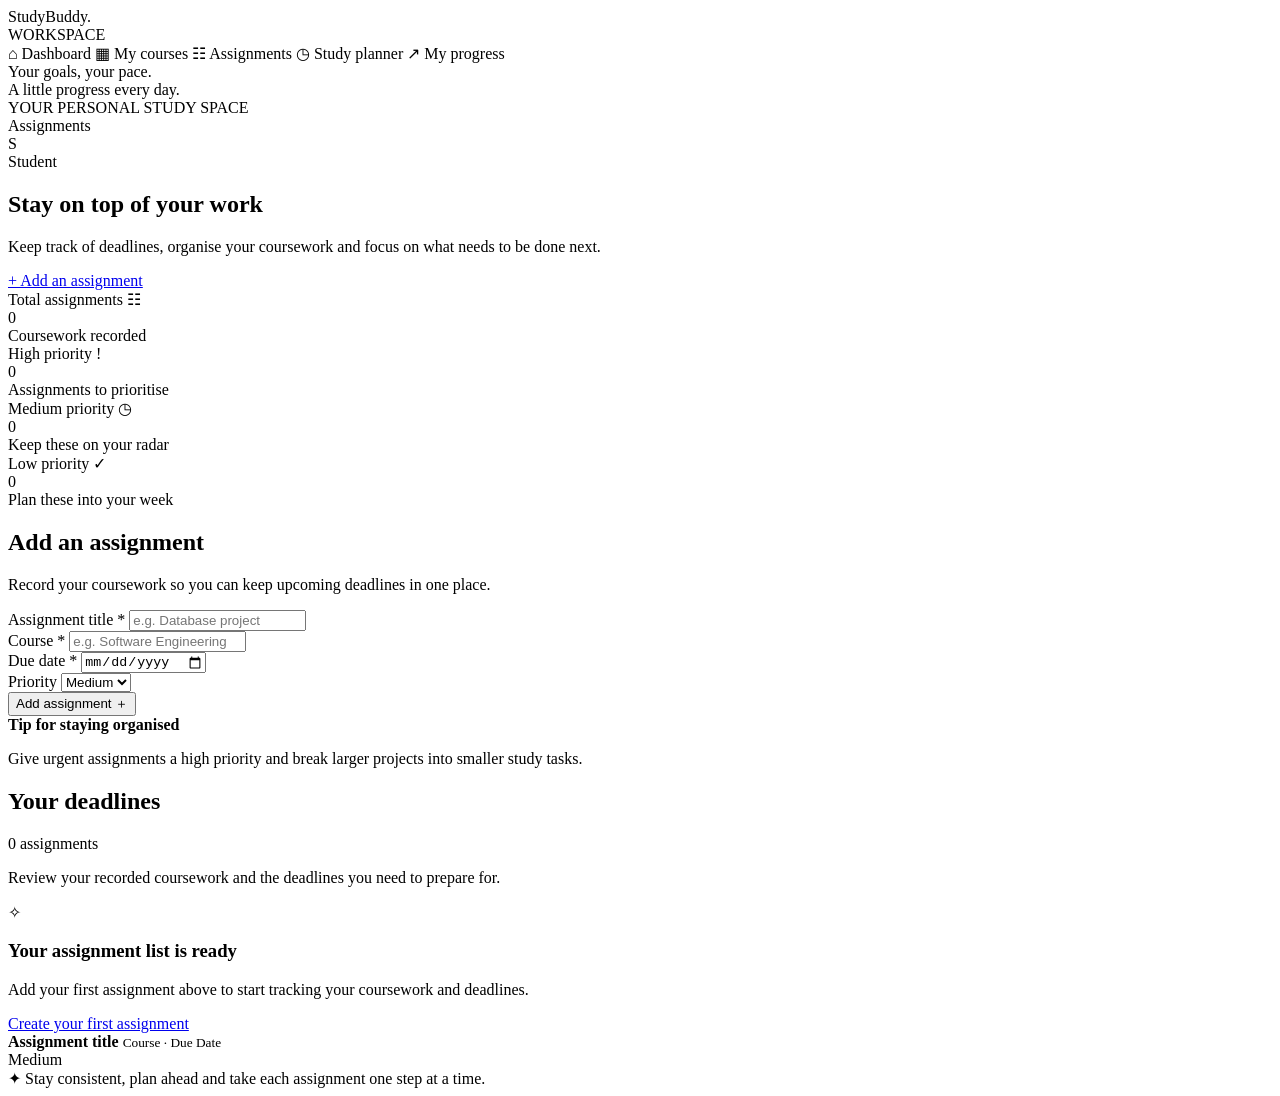
==== src/main/resources/templates/assignments.html @ 1d95d151 "Initial StudyBuddy project" ====
<!DOCTYPE html>
<html lang="en" xmlns:th="http://www.thymeleaf.org">
<head>
    <meta charset="UTF-8">
    <meta name="viewport" content="width=device-width, initial-scale=1">
    <title>Assignments | StudyBuddy</title>
    <link rel="stylesheet" th:href="@{/css/style.css}">
</head>
<body>
<div class="app-layout">

    <!-- Sidebar -->
    <aside class="sidebar">
        <a class="brand" th:href="@{/dashboard}">
            StudyBuddy<span>.</span>
        </a>

        <div class="nav-label">WORKSPACE</div>

        <nav>
            <a class="nav-link" th:href="@{/dashboard}">
                <span class="nav-icon">⌂</span>
                Dashboard
            </a>

            <a class="nav-link" th:href="@{/courses}">
                <span class="nav-icon">▦</span>
                My courses
            </a>

            <a class="nav-link active" th:href="@{/assignments}">
                <span class="nav-icon">☷</span>
                Assignments
            </a>

            <a class="nav-link" th:href="@{/planner}">
                <span class="nav-icon">◷</span>
                Study planner
            </a>

            <a class="nav-link" th:href="@{/progress}">
                <span class="nav-icon">↗</span>
                My progress
            </a>
        </nav>

        <div class="sidebar-bottom">
            Your goals, your pace.<br>
            A little progress every day.
        </div>
    </aside>

    <!-- Main area -->
    <div class="main-area">

        <header class="topbar">
            <div>
                <div class="page-label">YOUR PERSONAL STUDY SPACE</div>
                <div class="topbar-title">Assignments</div>
            </div>

            <div class="profile-chip">
                <div class="avatar">S</div>
                <span>Student</span>
            </div>
        </header>

        <main class="page-content">

            <!-- Welcome section -->
            <section class="welcome-row">
                <div>
                    <h1>Stay on top of your work <span> </span></h1>
                    <p class="muted">
                        Keep track of deadlines, organise your coursework
                        and focus on what needs to be done next.
                    </p>
                </div>

                <a class="button" href="#add-assignment">
                    + Add an assignment
                </a>
            </section>

            <!-- Assignment summary -->
            <section class="stats-grid">

                <article class="stat-card">
                    <div class="stat-top">
                        <span>Total assignments</span>
                        <span class="stat-icon">☷</span>
                    </div>
                    <div class="stat-number"
                         th:text="${assignments == null ? 0 : #lists.size(assignments)}">
                        0
                    </div>
                    <div class="stat-note">Coursework recorded</div>
                </article>

                <article class="stat-card">
                    <div class="stat-top">
                        <span>High priority</span>
                        <span class="stat-icon">!</span>
                    </div>
                    <div class="stat-number"
                         th:text="${assignments == null ? 0 : #lists.size(assignments.?[priority == 'High'])}">
                        0
                    </div>
                    <div class="stat-note">Assignments to prioritise</div>
                </article>

                <article class="stat-card">
                    <div class="stat-top">
                        <span>Medium priority</span>
                        <span class="stat-icon">◷</span>
                    </div>
                    <div class="stat-number"
                         th:text="${assignments == null ? 0 : #lists.size(assignments.?[priority == 'Medium'])}">
                        0
                    </div>
                    <div class="stat-note">Keep these on your radar</div>
                </article>

                <article class="stat-card">
                    <div class="stat-top">
                        <span>Low priority</span>
                        <span class="stat-icon">✓</span>
                    </div>
                    <div class="stat-number"
                         th:text="${assignments == null ? 0 : #lists.size(assignments.?[priority == 'Low'])}">
                        0
                    </div>
                    <div class="stat-note">Plan these into your week</div>
                </article>

            </section>

            <!-- Assignment form -->
            <section class="panel" id="add-assignment">

                <div class="panel-heading">
                    <h2>Add an assignment</h2>
                </div>

                <p class="muted">
                    Record your coursework so you can keep upcoming
                    deadlines in one place.
                </p>

                <form th:action="@{/assignments/add}"
                      method="post"
                      class="course-form">

                    <div class="form-grid">

                        <div class="form-group">
                            <label for="title">Assignment title *</label>
                            <input id="title"
                                   name="title"
                                   type="text"
                                   placeholder="e.g. Database project"
                                   required>
                        </div>

                        <div class="form-group">
                            <label for="course">Course *</label>
                            <input id="course"
                                   name="course"
                                   type="text"
                                   placeholder="e.g. Software Engineering"
                                   required>
                        </div>

                        <div class="form-group">
                            <label for="dueDate">Due date *</label>
                            <input id="dueDate"
                                   name="dueDate"
                                   type="date"
                                   required>
                        </div>

                        <div class="form-group">
                            <label for="priority">Priority</label>
                            <select id="priority" name="priority">
                                <option value="Medium">Medium</option>
                                <option value="High">High</option>
                                <option value="Low">Low</option>
                            </select>
                        </div>

                    </div>

                    <button type="submit" class="button">
                        Add assignment ＋
                    </button>
                </form>

                <div class="notice">
                    <strong>Tip for staying organised</strong>
                    <p>
                        Give urgent assignments a high priority and
                        break larger projects into smaller study tasks.
                    </p>
                </div>

            </section>

            <!-- Assignment list -->
            <section class="panel">

                <div class="panel-heading">
                    <h2>Your deadlines</h2>
                    <span class="count"
                          th:text="${assignments == null ? '0 assignments' : #lists.size(assignments) + ' assignments'}">
                        0 assignments
                    </span>
                </div>

                <p class="muted">
                    Review your recorded coursework and the deadlines
                    you need to prepare for.
                </p>

                <!-- Empty state -->
                <div class="empty-state"
                     th:if="${assignments == null or #lists.isEmpty(assignments)}">

                    <div class="empty-icon">✧</div>

                    <h3>Your assignment list is ready</h3>

                    <p>
                        Add your first assignment above to start
                        tracking your coursework and deadlines.
                    </p>

                    <a class="button button-secondary"
                       href="#add-assignment">
                        Create your first assignment
                    </a>
                </div>

                <!-- Existing assignments -->
                <div class="task-list"
                     th:if="${assignments != null and !#lists.isEmpty(assignments)}">

                    <article class="task-row"
                             th:each="assignment : ${assignments}">

                        <div class="task-info">
                            <strong th:text="${assignment.title}">
                                Assignment title
                            </strong>

                            <small>
                                <span th:text="${assignment.course}">
                                    Course
                                </span>
                                <span> · Due </span>
                                <span th:text="${assignment.dueDate}">
                                    Date
                                </span>
                            </small>
                        </div>

                        <span class="priority"
                              th:classappend="${assignment.priority != null ? #strings.toLowerCase(assignment.priority) : 'medium'}"
                              th:text="${assignment.priority != null ? assignment.priority : 'Medium'}">
                            Medium
                        </span>

                    </article>

                </div>

                <div class="progress-note">
                    <span class="progress-sparkle">✦</span>
                    <span>
                        Stay consistent, plan ahead and take each
                        assignment one step at a time.
                    </span>
                </div>

            </section>

        </main>
    </div>
</div>
</body>
</html>
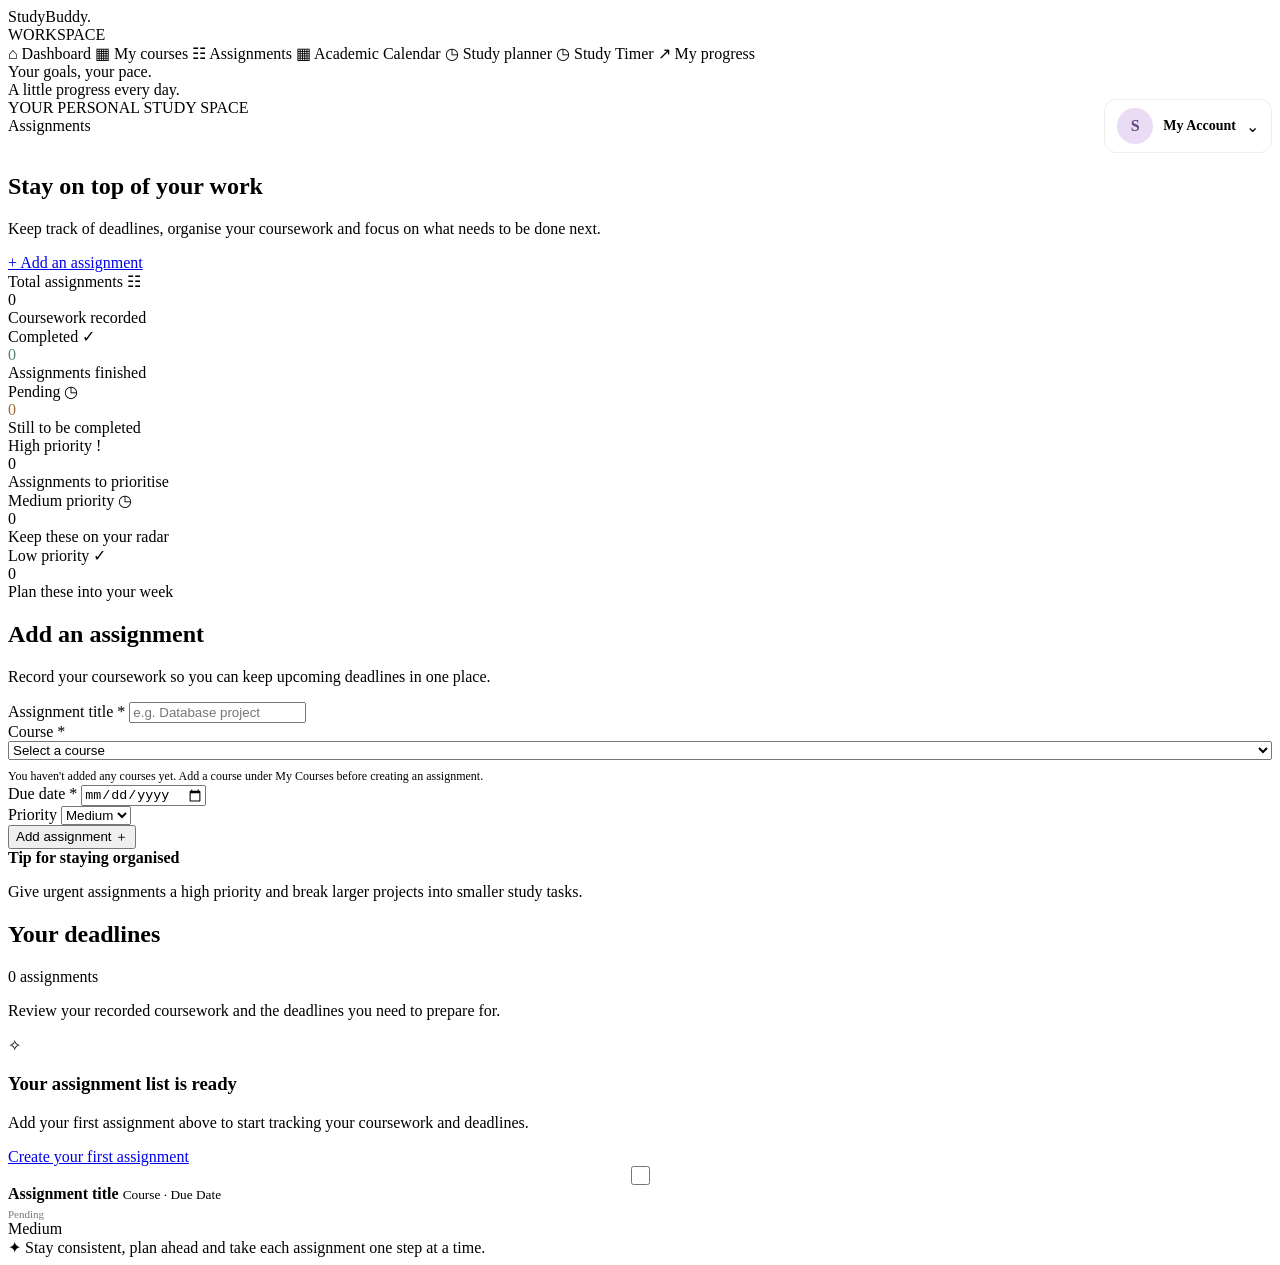
==== commit f54093d1: "Update StudyBuddy with calendar and account features" ====
--- a/src/main/resources/templates/assignments.html
+++ b/src/main/resources/templates/assignments.html
@@ -1,15 +1,170 @@
+
 <!DOCTYPE html>
-<html lang="en" xmlns:th="http://www.thymeleaf.org">
+<html lang="en"
+      xmlns:th="http://www.thymeleaf.org"
+      xmlns:sec="http://www.thymeleaf.org/extras/spring-security">
+
 <head>
     <meta charset="UTF-8">
     <meta name="viewport" content="width=device-width, initial-scale=1">
     <title>Assignments | StudyBuddy</title>
+    <link rel="preconnect" href="https://fonts.googleapis.com">
+    <link rel="preconnect" href="https://fonts.gstatic.com" crossorigin>
+    <link rel="stylesheet" href="https://fonts.googleapis.com/css2?family=DM+Sans:wght@400;500;600;700&family=Plus+Jakarta+Sans:wght@400;500;600;700;800&display=swap">
     <link rel="stylesheet" th:href="@{/css/style.css}">
+
+    <style>
+        .topbar {
+            display: flex;
+            justify-content: space-between;
+            align-items: flex-start;
+            gap: 20px;
+        }
+
+        .profile-menu {
+            position: relative;
+            margin-left: auto;
+        }
+
+        .profile-trigger {
+            display: flex;
+            align-items: center;
+            gap: 10px;
+            padding: 8px 12px;
+            border: 1px solid #eee;
+            border-radius: 12px;
+            background: white;
+            cursor: pointer;
+            list-style: none;
+        }
+
+        .profile-trigger::-webkit-details-marker {
+            display: none;
+        }
+
+        .profile-avatar {
+            width: 36px;
+            height: 36px;
+            display: flex;
+            align-items: center;
+            justify-content: center;
+            border-radius: 50%;
+            background: #eadcf5;
+            color: #65447c;
+            font-weight: 700;
+        }
+
+        .profile-name {
+            font-size: 14px;
+            font-weight: 600;
+        }
+
+        .profile-dropdown {
+            position: absolute;
+            top: calc(100% + 10px);
+            right: 0;
+            z-index: 100;
+            width: 220px;
+            padding: 14px;
+            background: white;
+            border: 1px solid #eee;
+            border-radius: 12px;
+            box-shadow: 0 8px 24px rgba(0, 0, 0, 0.10);
+        }
+
+        .profile-email {
+            display: block;
+            margin-bottom: 12px;
+            font-size: 12px;
+            color: #777;
+            overflow-wrap: anywhere;
+        }
+
+        .profile-dropdown button {
+            width: 100%;
+            padding: 9px 12px;
+            border: none;
+            border-radius: 8px;
+            background: #f8edf3;
+            color: #70465f;
+            text-align: left;
+            cursor: pointer;
+        }
+
+        .profile-dropdown button:hover {
+            background: #f0dce8;
+        }
+
+        .course-select {
+            width: 100%;
+        }
+
+        .course-help {
+            display: block;
+            margin-top: 7px;
+            font-size: 12px;
+            line-height: 1.5;
+        }
+
+        .completion-form {
+            display: flex;
+            align-items: center;
+            justify-content: center;
+            margin: 0;
+        }
+
+        .completion-checkbox {
+            width: 19px;
+            height: 19px;
+            margin: 0;
+            accent-color: #76558f;
+            cursor: pointer;
+        }
+
+        .task-row.completed .task-info strong {
+            color: #888;
+            text-decoration: line-through;
+            text-decoration-thickness: 1px;
+        }
+
+        .task-row.completed {
+            opacity: 0.78;
+        }
+
+        .completion-status {
+            display: block;
+            margin-top: 5px;
+            color: #777;
+            font-size: 11px;
+        }
+
+        .task-row.completed .completion-status {
+            color: #56836b;
+        }
+
+        .completed-stat {
+            color: #56836b;
+        }
+
+        .pending-stat {
+            color: #a16d38;
+        }
+
+        @media (max-width: 600px) {
+            .topbar {
+                flex-wrap: wrap;
+            }
+
+            .profile-menu {
+                margin-left: 0;
+            }
+        }
+    </style>
 </head>
+
 <body>
 <div class="app-layout">
 
-    <!-- Sidebar -->
     <aside class="sidebar">
         <a class="brand" th:href="@{/dashboard}">
             StudyBuddy<span>.</span>
@@ -33,9 +188,19 @@
                 Assignments
             </a>
 
+            <a class="nav-link" th:href="@{/calendar}">
+                <span class="nav-icon">▦</span>
+                Academic Calendar
+            </a>
+
             <a class="nav-link" th:href="@{/planner}">
                 <span class="nav-icon">◷</span>
                 Study planner
+            </a>
+
+            <a class="nav-link" th:href="@{/timer}">
+                <span class="nav-icon">◷</span>
+                Study Timer
             </a>
 
             <a class="nav-link" th:href="@{/progress}">
@@ -50,7 +215,6 @@
         </div>
     </aside>
 
-    <!-- Main area -->
     <div class="main-area">
 
         <header class="topbar">
@@ -59,18 +223,42 @@
                 <div class="topbar-title">Assignments</div>
             </div>
 
-            <div class="profile-chip">
-                <div class="avatar">S</div>
-                <span>Student</span>
-            </div>
+            <details class="profile-menu">
+
+                <summary class="profile-trigger">
+                    <div class="profile-avatar"
+                         th:text="${#strings.substring(#authentication.name, 0, 1).toUpperCase()}">
+                        S
+                    </div>
+
+                    <span class="profile-name">My Account</span>
+                    <span class="dropdown-arrow">⌄</span>
+                </summary>
+
+                <div class="profile-dropdown">
+
+                    <span class="profile-email"
+                          sec:authentication="name">
+                        student@email.com
+                    </span>
+
+                    <form th:action="@{/logout}" method="post">
+                        <input type="hidden"
+                               th:name="${_csrf.parameterName}"
+                               th:value="${_csrf.token}">
+
+                        <button type="submit">Log out</button>
+                    </form>
+
+                </div>
+            </details>
         </header>
 
         <main class="page-content">
 
-            <!-- Welcome section -->
             <section class="welcome-row">
                 <div>
-                    <h1>Stay on top of your work <span> </span></h1>
+                    <h1>Stay on top of your work</h1>
                     <p class="muted">
                         Keep track of deadlines, organise your coursework
                         and focus on what needs to be done next.
@@ -82,7 +270,6 @@
                 </a>
             </section>
 
-            <!-- Assignment summary -->
             <section class="stats-grid">
 
                 <article class="stat-card">
@@ -99,6 +286,30 @@
 
                 <article class="stat-card">
                     <div class="stat-top">
+                        <span>Completed</span>
+                        <span class="stat-icon">✓</span>
+                    </div>
+                    <div class="stat-number completed-stat"
+                         th:text="${assignments == null ? 0 : #lists.size(assignments.?[completed == true])}">
+                        0
+                    </div>
+                    <div class="stat-note">Assignments finished</div>
+                </article>
+
+                <article class="stat-card">
+                    <div class="stat-top">
+                        <span>Pending</span>
+                        <span class="stat-icon">◷</span>
+                    </div>
+                    <div class="stat-number pending-stat"
+                         th:text="${assignments == null ? 0 : #lists.size(assignments.?[completed == false])}">
+                        0
+                    </div>
+                    <div class="stat-note">Still to be completed</div>
+                </article>
+
+                <article class="stat-card">
+                    <div class="stat-top">
                         <span>High priority</span>
                         <span class="stat-icon">!</span>
                     </div>
@@ -135,7 +346,6 @@
 
             </section>
 
-            <!-- Assignment form -->
             <section class="panel" id="add-assignment">
 
                 <div class="panel-heading">
@@ -150,6 +360,10 @@
                 <form th:action="@{/assignments/add}"
                       method="post"
                       class="course-form">
+
+                    <input type="hidden"
+                           th:name="${_csrf.parameterName}"
+                           th:value="${_csrf.token}">
 
                     <div class="form-grid">
 
@@ -164,11 +378,32 @@
 
                         <div class="form-group">
                             <label for="course">Course *</label>
-                            <input id="course"
-                                   name="course"
-                                   type="text"
-                                   placeholder="e.g. Software Engineering"
-                                   required>
+
+                            <select id="course"
+                                    name="course"
+                                    class="course-select"
+                                    required>
+
+                                <option value=""
+                                        disabled
+                                        selected>
+                                    Select a course
+                                </option>
+
+                                <option th:each="course : ${courses}"
+                                        th:value="${course.name}"
+                                        th:text="${course.name}">
+                                    Course name
+                                </option>
+
+                            </select>
+
+                            <small th:if="${courses == null or #lists.isEmpty(courses)}"
+                                   class="muted course-help">
+                                You haven't added any courses yet.
+                                <a th:href="@{/courses}">Add a course under My Courses</a>
+                                before creating an assignment.
+                            </small>
                         </div>
 
                         <div class="form-group">
@@ -190,7 +425,9 @@
 
                     </div>
 
-                    <button type="submit" class="button">
+                    <button type="submit"
+                            class="button"
+                            th:disabled="${courses == null or #lists.isEmpty(courses)}">
                         Add assignment ＋
                     </button>
                 </form>
@@ -205,7 +442,6 @@
 
             </section>
 
-            <!-- Assignment list -->
             <section class="panel">
 
                 <div class="panel-heading">
@@ -221,7 +457,6 @@
                     you need to prepare for.
                 </p>
 
-                <!-- Empty state -->
                 <div class="empty-state"
                      th:if="${assignments == null or #lists.isEmpty(assignments)}">
 
@@ -240,12 +475,35 @@
                     </a>
                 </div>
 
-                <!-- Existing assignments -->
                 <div class="task-list"
                      th:if="${assignments != null and !#lists.isEmpty(assignments)}">
 
                     <article class="task-row"
-                             th:each="assignment : ${assignments}">
+                             th:each="assignment : ${assignments}"
+                             th:classappend="${assignment.completed} ? 'completed' : ''">
+
+                        <form th:action="@{/assignments/toggle}"
+                              method="post"
+                              class="completion-form">
+
+                            <input type="hidden"
+                                   th:name="${_csrf.parameterName}"
+                                   th:value="${_csrf.token}">
+
+                            <input type="hidden"
+                                   name="id"
+                                   th:value="${assignment.id}">
+
+                            <input type="hidden"
+                                   name="completed"
+                                   th:value="${!assignment.completed}">
+
+                            <input type="checkbox"
+                                   class="completion-checkbox"
+                                   th:checked="${assignment.completed}"
+                                   th:aria-label="${assignment.completed ? 'Mark ' + assignment.title + ' as pending' : 'Mark ' + assignment.title + ' as completed'}"
+                                   onchange="this.form.submit()">
+                        </form>
 
                         <div class="task-info">
                             <strong th:text="${assignment.title}">
@@ -261,11 +519,19 @@
                                     Date
                                 </span>
                             </small>
+
+                            <span class="completion-status"
+                                  th:text="${assignment.completed ? 'Completed' : 'Pending'}">
+                                Pending
+                            </span>
                         </div>
 
                         <span class="priority"
-                              th:classappend="${assignment.priority != null ? #strings.toLowerCase(assignment.priority) : 'medium'}"
-                              th:text="${assignment.priority != null ? assignment.priority : 'Medium'}">
+                              th:classappend="${assignment.priority != null
+                              ? #strings.toLowerCase(assignment.priority)
+                              : 'medium'}"
+                              th:text="${assignment.priority != null
+                              ? assignment.priority : 'Medium'}">
                             Medium
                         </span>
 
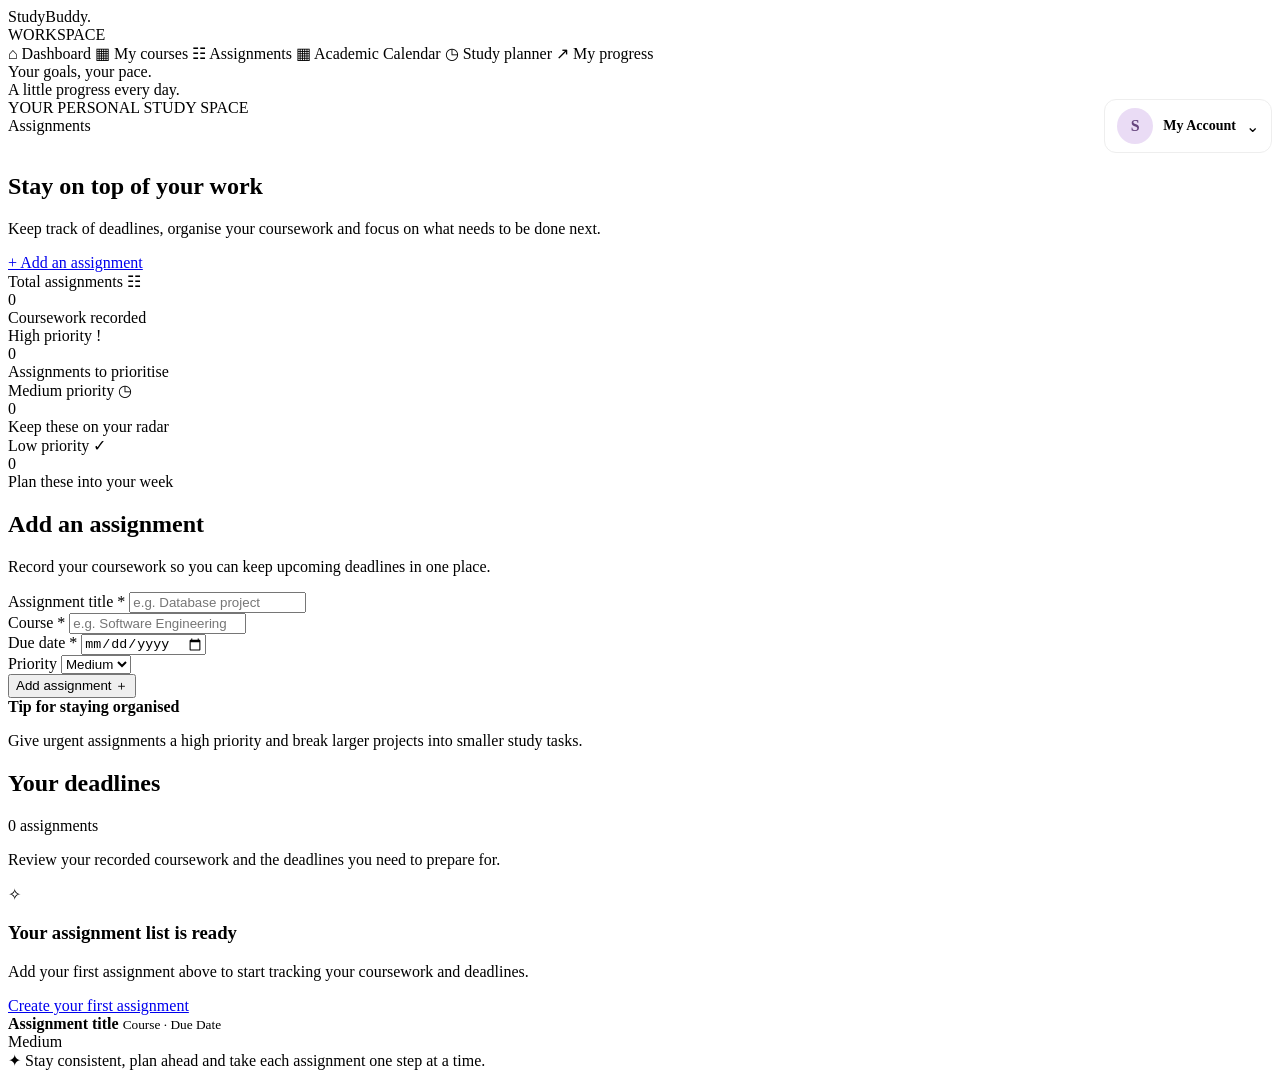
==== commit 88f712e1: "Update StudyBuddy with calendar and account features" ====
--- a/src/main/resources/templates/assignments.html
+++ b/src/main/resources/templates/assignments.html
@@ -1,4 +1,3 @@
-
 <!DOCTYPE html>
 <html lang="en"
       xmlns:th="http://www.thymeleaf.org"
@@ -8,9 +7,6 @@
     <meta charset="UTF-8">
     <meta name="viewport" content="width=device-width, initial-scale=1">
     <title>Assignments | StudyBuddy</title>
-    <link rel="preconnect" href="https://fonts.googleapis.com">
-    <link rel="preconnect" href="https://fonts.gstatic.com" crossorigin>
-    <link rel="stylesheet" href="https://fonts.googleapis.com/css2?family=DM+Sans:wght@400;500;600;700&family=Plus+Jakarta+Sans:wght@400;500;600;700;800&display=swap">
     <link rel="stylesheet" th:href="@{/css/style.css}">
 
     <style>
@@ -95,61 +91,6 @@
             background: #f0dce8;
         }
 
-        .course-select {
-            width: 100%;
-        }
-
-        .course-help {
-            display: block;
-            margin-top: 7px;
-            font-size: 12px;
-            line-height: 1.5;
-        }
-
-        .completion-form {
-            display: flex;
-            align-items: center;
-            justify-content: center;
-            margin: 0;
-        }
-
-        .completion-checkbox {
-            width: 19px;
-            height: 19px;
-            margin: 0;
-            accent-color: #76558f;
-            cursor: pointer;
-        }
-
-        .task-row.completed .task-info strong {
-            color: #888;
-            text-decoration: line-through;
-            text-decoration-thickness: 1px;
-        }
-
-        .task-row.completed {
-            opacity: 0.78;
-        }
-
-        .completion-status {
-            display: block;
-            margin-top: 5px;
-            color: #777;
-            font-size: 11px;
-        }
-
-        .task-row.completed .completion-status {
-            color: #56836b;
-        }
-
-        .completed-stat {
-            color: #56836b;
-        }
-
-        .pending-stat {
-            color: #a16d38;
-        }
-
         @media (max-width: 600px) {
             .topbar {
                 flex-wrap: wrap;
@@ -165,6 +106,7 @@
 <body>
 <div class="app-layout">
 
+    <!-- Sidebar -->
     <aside class="sidebar">
         <a class="brand" th:href="@{/dashboard}">
             StudyBuddy<span>.</span>
@@ -196,11 +138,6 @@
             <a class="nav-link" th:href="@{/planner}">
                 <span class="nav-icon">◷</span>
                 Study planner
-            </a>
-
-            <a class="nav-link" th:href="@{/timer}">
-                <span class="nav-icon">◷</span>
-                Study Timer
             </a>
 
             <a class="nav-link" th:href="@{/progress}">
@@ -215,6 +152,7 @@
         </div>
     </aside>
 
+    <!-- Main area -->
     <div class="main-area">
 
         <header class="topbar">
@@ -223,6 +161,7 @@
                 <div class="topbar-title">Assignments</div>
             </div>
 
+            <!-- Account dropdown -->
             <details class="profile-menu">
 
                 <summary class="profile-trigger">
@@ -256,6 +195,7 @@
 
         <main class="page-content">
 
+            <!-- Welcome section -->
             <section class="welcome-row">
                 <div>
                     <h1>Stay on top of your work</h1>
@@ -270,6 +210,7 @@
                 </a>
             </section>
 
+            <!-- Assignment summary -->
             <section class="stats-grid">
 
                 <article class="stat-card">
@@ -286,30 +227,6 @@
 
                 <article class="stat-card">
                     <div class="stat-top">
-                        <span>Completed</span>
-                        <span class="stat-icon">✓</span>
-                    </div>
-                    <div class="stat-number completed-stat"
-                         th:text="${assignments == null ? 0 : #lists.size(assignments.?[completed == true])}">
-                        0
-                    </div>
-                    <div class="stat-note">Assignments finished</div>
-                </article>
-
-                <article class="stat-card">
-                    <div class="stat-top">
-                        <span>Pending</span>
-                        <span class="stat-icon">◷</span>
-                    </div>
-                    <div class="stat-number pending-stat"
-                         th:text="${assignments == null ? 0 : #lists.size(assignments.?[completed == false])}">
-                        0
-                    </div>
-                    <div class="stat-note">Still to be completed</div>
-                </article>
-
-                <article class="stat-card">
-                    <div class="stat-top">
                         <span>High priority</span>
                         <span class="stat-icon">!</span>
                     </div>
@@ -346,6 +263,7 @@
 
             </section>
 
+            <!-- Assignment form -->
             <section class="panel" id="add-assignment">
 
                 <div class="panel-heading">
@@ -360,10 +278,6 @@
                 <form th:action="@{/assignments/add}"
                       method="post"
                       class="course-form">
-
-                    <input type="hidden"
-                           th:name="${_csrf.parameterName}"
-                           th:value="${_csrf.token}">
 
                     <div class="form-grid">
 
@@ -378,32 +292,11 @@
 
                         <div class="form-group">
                             <label for="course">Course *</label>
-
-                            <select id="course"
-                                    name="course"
-                                    class="course-select"
-                                    required>
-
-                                <option value=""
-                                        disabled
-                                        selected>
-                                    Select a course
-                                </option>
-
-                                <option th:each="course : ${courses}"
-                                        th:value="${course.name}"
-                                        th:text="${course.name}">
-                                    Course name
-                                </option>
-
-                            </select>
-
-                            <small th:if="${courses == null or #lists.isEmpty(courses)}"
-                                   class="muted course-help">
-                                You haven't added any courses yet.
-                                <a th:href="@{/courses}">Add a course under My Courses</a>
-                                before creating an assignment.
-                            </small>
+                            <input id="course"
+                                   name="course"
+                                   type="text"
+                                   placeholder="e.g. Software Engineering"
+                                   required>
                         </div>
 
                         <div class="form-group">
@@ -425,9 +318,7 @@
 
                     </div>
 
-                    <button type="submit"
-                            class="button"
-                            th:disabled="${courses == null or #lists.isEmpty(courses)}">
+                    <button type="submit" class="button">
                         Add assignment ＋
                     </button>
                 </form>
@@ -442,6 +333,7 @@
 
             </section>
 
+            <!-- Assignment list -->
             <section class="panel">
 
                 <div class="panel-heading">
@@ -457,6 +349,7 @@
                     you need to prepare for.
                 </p>
 
+                <!-- Empty state -->
                 <div class="empty-state"
                      th:if="${assignments == null or #lists.isEmpty(assignments)}">
 
@@ -475,35 +368,12 @@
                     </a>
                 </div>
 
+                <!-- Existing assignments -->
                 <div class="task-list"
                      th:if="${assignments != null and !#lists.isEmpty(assignments)}">
 
                     <article class="task-row"
-                             th:each="assignment : ${assignments}"
-                             th:classappend="${assignment.completed} ? 'completed' : ''">
-
-                        <form th:action="@{/assignments/toggle}"
-                              method="post"
-                              class="completion-form">
-
-                            <input type="hidden"
-                                   th:name="${_csrf.parameterName}"
-                                   th:value="${_csrf.token}">
-
-                            <input type="hidden"
-                                   name="id"
-                                   th:value="${assignment.id}">
-
-                            <input type="hidden"
-                                   name="completed"
-                                   th:value="${!assignment.completed}">
-
-                            <input type="checkbox"
-                                   class="completion-checkbox"
-                                   th:checked="${assignment.completed}"
-                                   th:aria-label="${assignment.completed ? 'Mark ' + assignment.title + ' as pending' : 'Mark ' + assignment.title + ' as completed'}"
-                                   onchange="this.form.submit()">
-                        </form>
+                             th:each="assignment : ${assignments}">
 
                         <div class="task-info">
                             <strong th:text="${assignment.title}">
@@ -519,11 +389,6 @@
                                     Date
                                 </span>
                             </small>
-
-                            <span class="completion-status"
-                                  th:text="${assignment.completed ? 'Completed' : 'Pending'}">
-                                Pending
-                            </span>
                         </div>
 
                         <span class="priority"
